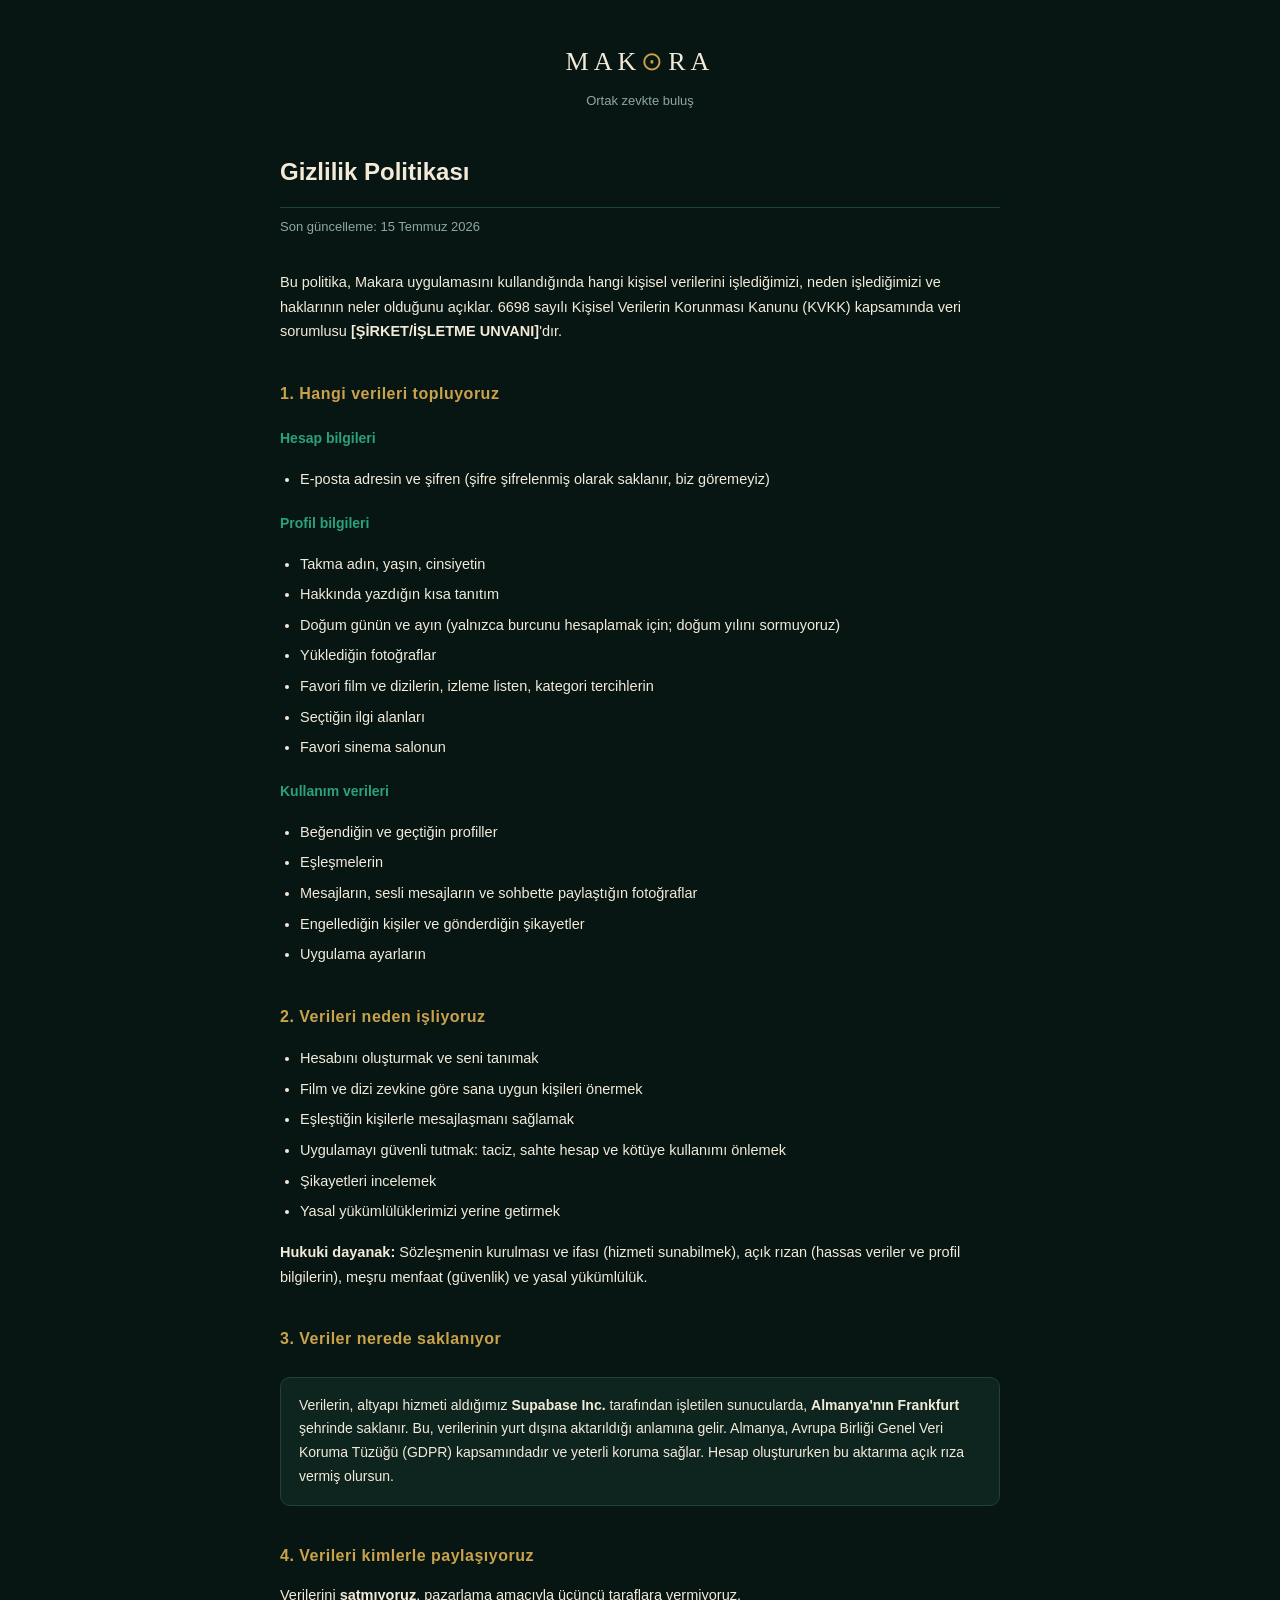
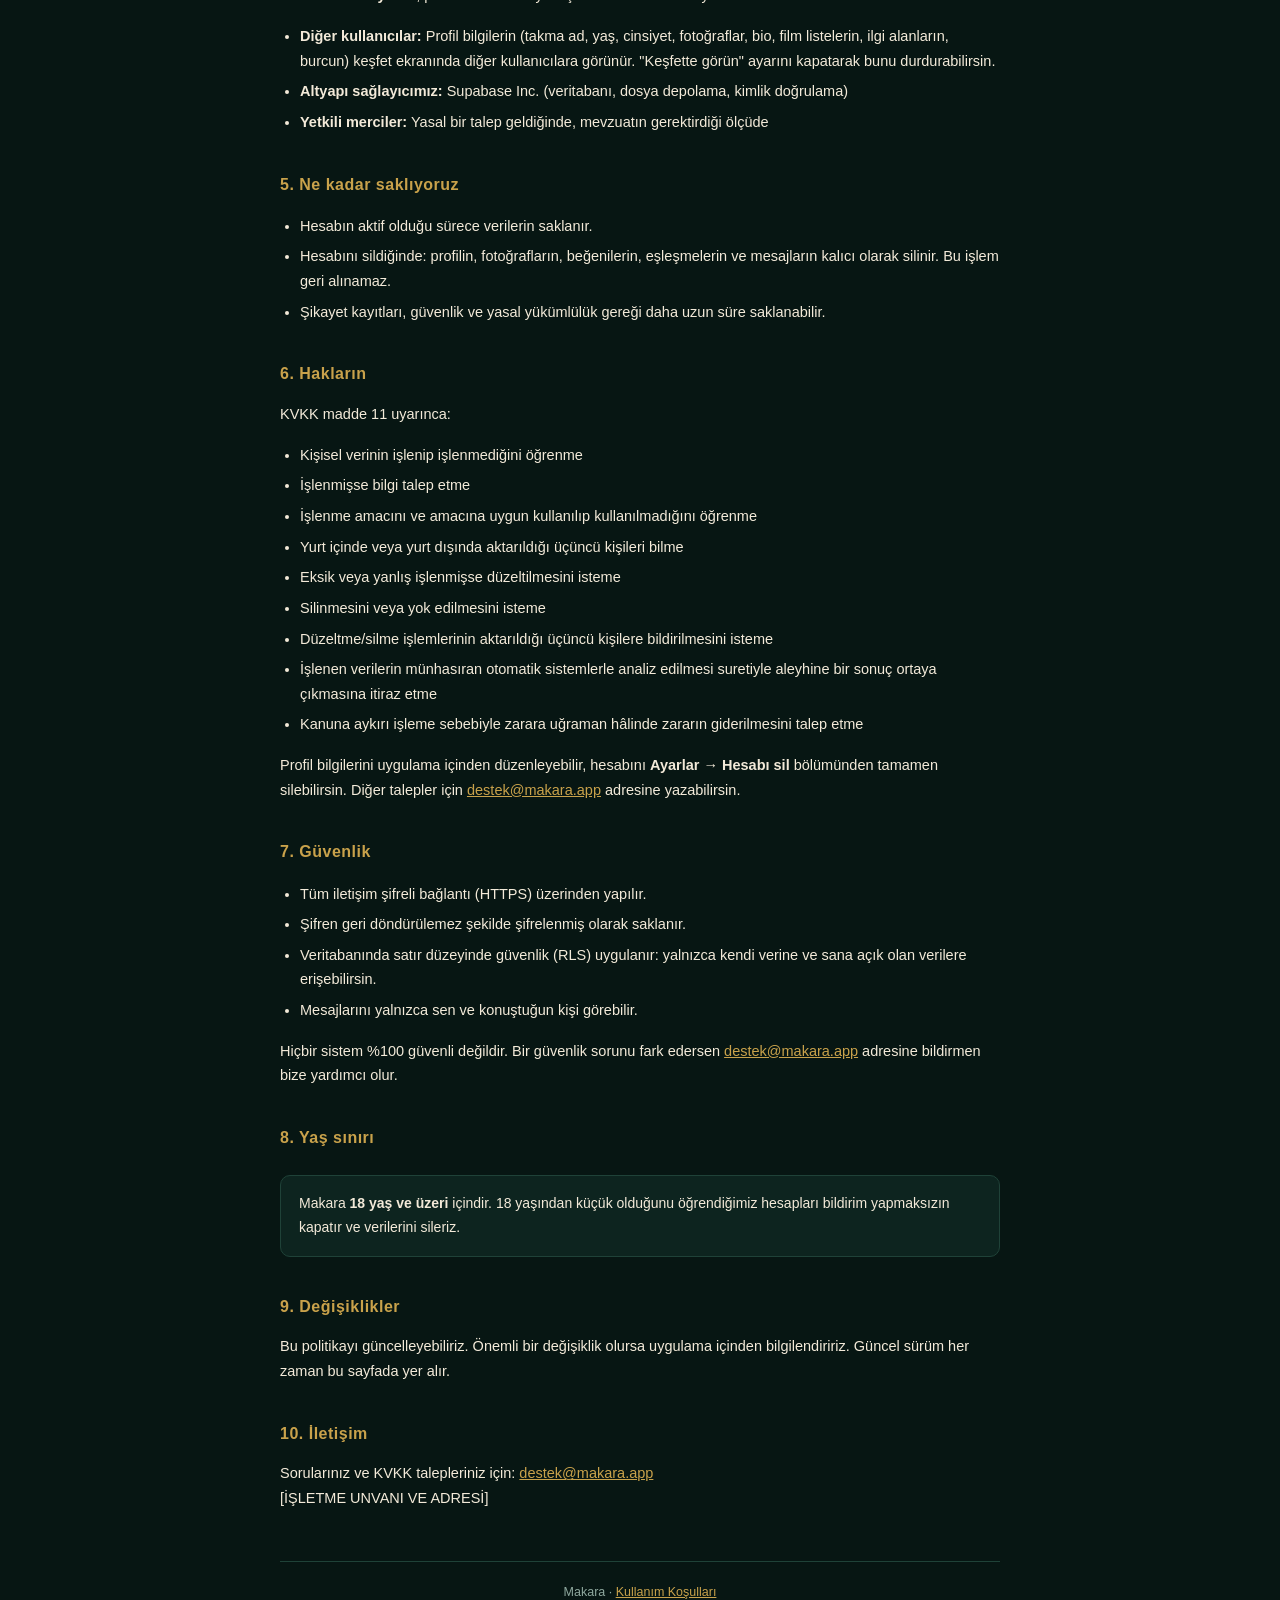
==== privacy.html @ 19b96129 "Add privacy policy page for Makara application This file contains the privacy policy for the Makara " ====
<!DOCTYPE html>
<html lang="tr">
<head>
<meta charset="utf-8">
<meta name="viewport" content="width=device-width, initial-scale=1">
<title>Makara — Gizlilik Politikası</title>
<style>
  :root {
    --bg: #071613;
    --card: #0D241F;
    --border: #1F4238;
    --gold: #C9A24B;
    --emerald: #2AA17E;
    --cream: #F3EAD9;
    --muted: #8FA89E;
  }
  * { box-sizing: border-box; }
  body {
    margin: 0;
    padding: 40px 20px 80px;
    background: var(--bg);
    color: var(--cream);
    font-family: -apple-system, BlinkMacSystemFont, "Segoe UI", Roboto, sans-serif;
    line-height: 1.7;
  }
  .wrap { max-width: 720px; margin: 0 auto; }
  .brand {
    text-align: center;
    font-size: 26px;
    letter-spacing: 5px;
    color: var(--cream);
    margin-bottom: 6px;
    font-family: Georgia, "Times New Roman", serif;
  }
  .brand span { color: var(--gold); }
  .tagline {
    text-align: center;
    color: var(--muted);
    font-size: 13px;
    margin-bottom: 40px;
  }
  h1 {
    font-size: 24px;
    color: var(--cream);
    border-bottom: 1px solid var(--border);
    padding-bottom: 14px;
    margin-bottom: 8px;
  }
  .date { color: var(--muted); font-size: 13px; margin-bottom: 32px; }
  h2 {
    font-size: 16px;
    color: var(--gold);
    margin-top: 36px;
    margin-bottom: 10px;
    letter-spacing: 0.5px;
  }
  h3 {
    font-size: 14px;
    color: var(--emerald);
    margin-top: 20px;
    margin-bottom: 6px;
  }
  p { font-size: 14.5px; color: var(--cream); }
  ul { padding-left: 20px; }
  li { font-size: 14.5px; margin-bottom: 6px; color: var(--cream); }
  a { color: var(--gold); }
  .note {
    background: var(--card);
    border: 1px solid var(--border);
    border-radius: 10px;
    padding: 16px 18px;
    margin: 24px 0;
    font-size: 14px;
  }
  footer {
    margin-top: 50px;
    padding-top: 20px;
    border-top: 1px solid var(--border);
    text-align: center;
    color: var(--muted);
    font-size: 12.5px;
  }
</style>
</head>
<body>
<div class="wrap">

  <div class="brand">MAK<span>⊙</span>RA</div>
  <div class="tagline">Ortak zevkte buluş</div>

  <h1>Gizlilik Politikası</h1>
  <div class="date">Son güncelleme: 15 Temmuz 2026</div>

  <p>Bu politika, Makara uygulamasını kullandığında hangi kişisel verilerini işlediğimizi, neden işlediğimizi ve haklarının neler olduğunu açıklar. 6698 sayılı Kişisel Verilerin Korunması Kanunu (KVKK) kapsamında veri sorumlusu <strong>[ŞİRKET/İŞLETME UNVANI]</strong>'dır.</p>

  <h2>1. Hangi verileri topluyoruz</h2>

  <h3>Hesap bilgileri</h3>
  <ul>
    <li>E-posta adresin ve şifren (şifre şifrelenmiş olarak saklanır, biz göremeyiz)</li>
  </ul>

  <h3>Profil bilgileri</h3>
  <ul>
    <li>Takma adın, yaşın, cinsiyetin</li>
    <li>Hakkında yazdığın kısa tanıtım</li>
    <li>Doğum günün ve ayın (yalnızca burcunu hesaplamak için; doğum yılını sormuyoruz)</li>
    <li>Yüklediğin fotoğraflar</li>
    <li>Favori film ve dizilerin, izleme listen, kategori tercihlerin</li>
    <li>Seçtiğin ilgi alanları</li>
    <li>Favori sinema salonun</li>
  </ul>

  <h3>Kullanım verileri</h3>
  <ul>
    <li>Beğendiğin ve geçtiğin profiller</li>
    <li>Eşleşmelerin</li>
    <li>Mesajların, sesli mesajların ve sohbette paylaştığın fotoğraflar</li>
    <li>Engellediğin kişiler ve gönderdiğin şikayetler</li>
    <li>Uygulama ayarların</li>
  </ul>

  <h2>2. Verileri neden işliyoruz</h2>
  <ul>
    <li>Hesabını oluşturmak ve seni tanımak</li>
    <li>Film ve dizi zevkine göre sana uygun kişileri önermek</li>
    <li>Eşleştiğin kişilerle mesajlaşmanı sağlamak</li>
    <li>Uygulamayı güvenli tutmak: taciz, sahte hesap ve kötüye kullanımı önlemek</li>
    <li>Şikayetleri incelemek</li>
    <li>Yasal yükümlülüklerimizi yerine getirmek</li>
  </ul>
  <p><strong>Hukuki dayanak:</strong> Sözleşmenin kurulması ve ifası (hizmeti sunabilmek), açık rızan (hassas veriler ve profil bilgilerin), meşru menfaat (güvenlik) ve yasal yükümlülük.</p>

  <h2>3. Veriler nerede saklanıyor</h2>
  <div class="note">
    Verilerin, altyapı hizmeti aldığımız <strong>Supabase Inc.</strong> tarafından işletilen sunucularda, <strong>Almanya'nın Frankfurt</strong> şehrinde saklanır. Bu, verilerinin yurt dışına aktarıldığı anlamına gelir. Almanya, Avrupa Birliği Genel Veri Koruma Tüzüğü (GDPR) kapsamındadır ve yeterli koruma sağlar. Hesap oluştururken bu aktarıma açık rıza vermiş olursun.
  </div>

  <h2>4. Verileri kimlerle paylaşıyoruz</h2>
  <p>Verilerini <strong>satmıyoruz</strong>, pazarlama amacıyla üçüncü taraflara vermiyoruz.</p>
  <ul>
    <li><strong>Diğer kullanıcılar:</strong> Profil bilgilerin (takma ad, yaş, cinsiyet, fotoğraflar, bio, film listelerin, ilgi alanların, burcun) keşfet ekranında diğer kullanıcılara görünür. "Keşfette görün" ayarını kapatarak bunu durdurabilirsin.</li>
    <li><strong>Altyapı sağlayıcımız:</strong> Supabase Inc. (veritabanı, dosya depolama, kimlik doğrulama)</li>
    <li><strong>Yetkili merciler:</strong> Yasal bir talep geldiğinde, mevzuatın gerektirdiği ölçüde</li>
  </ul>

  <h2>5. Ne kadar saklıyoruz</h2>
  <ul>
    <li>Hesabın aktif olduğu sürece verilerin saklanır.</li>
    <li>Hesabını sildiğinde: profilin, fotoğrafların, beğenilerin, eşleşmelerin ve mesajların kalıcı olarak silinir. Bu işlem geri alınamaz.</li>
    <li>Şikayet kayıtları, güvenlik ve yasal yükümlülük gereği daha uzun süre saklanabilir.</li>
  </ul>

  <h2>6. Hakların</h2>
  <p>KVKK madde 11 uyarınca:</p>
  <ul>
    <li>Kişisel verinin işlenip işlenmediğini öğrenme</li>
    <li>İşlenmişse bilgi talep etme</li>
    <li>İşlenme amacını ve amacına uygun kullanılıp kullanılmadığını öğrenme</li>
    <li>Yurt içinde veya yurt dışında aktarıldığı üçüncü kişileri bilme</li>
    <li>Eksik veya yanlış işlenmişse düzeltilmesini isteme</li>
    <li>Silinmesini veya yok edilmesini isteme</li>
    <li>Düzeltme/silme işlemlerinin aktarıldığı üçüncü kişilere bildirilmesini isteme</li>
    <li>İşlenen verilerin münhasıran otomatik sistemlerle analiz edilmesi suretiyle aleyhine bir sonuç ortaya çıkmasına itiraz etme</li>
    <li>Kanuna aykırı işleme sebebiyle zarara uğraman hâlinde zararın giderilmesini talep etme</li>
  </ul>
  <p>Profil bilgilerini uygulama içinden düzenleyebilir, hesabını <strong>Ayarlar → Hesabı sil</strong> bölümünden tamamen silebilirsin. Diğer talepler için <a href="mailto:destek@makara.app">destek@makara.app</a> adresine yazabilirsin.</p>

  <h2>7. Güvenlik</h2>
  <ul>
    <li>Tüm iletişim şifreli bağlantı (HTTPS) üzerinden yapılır.</li>
    <li>Şifren geri döndürülemez şekilde şifrelenmiş olarak saklanır.</li>
    <li>Veritabanında satır düzeyinde güvenlik (RLS) uygulanır: yalnızca kendi verine ve sana açık olan verilere erişebilirsin.</li>
    <li>Mesajlarını yalnızca sen ve konuştuğun kişi görebilir.</li>
  </ul>
  <p>Hiçbir sistem %100 güvenli değildir. Bir güvenlik sorunu fark edersen <a href="mailto:destek@makara.app">destek@makara.app</a> adresine bildirmen bize yardımcı olur.</p>

  <h2>8. Yaş sınırı</h2>
  <div class="note">
    Makara <strong>18 yaş ve üzeri</strong> içindir. 18 yaşından küçük olduğunu öğrendiğimiz hesapları bildirim yapmaksızın kapatır ve verilerini sileriz.
  </div>

  <h2>9. Değişiklikler</h2>
  <p>Bu politikayı güncelleyebiliriz. Önemli bir değişiklik olursa uygulama içinden bilgilendiririz. Güncel sürüm her zaman bu sayfada yer alır.</p>

  <h2>10. İletişim</h2>
  <p>Sorularınız ve KVKK talepleriniz için: <a href="mailto:destek@makara.app">destek@makara.app</a><br>
  [İŞLETME UNVANI VE ADRESİ]</p>

  <footer>
    Makara · <a href="terms.html">Kullanım Koşulları</a>
  </footer>

</div>
</body>
</html>
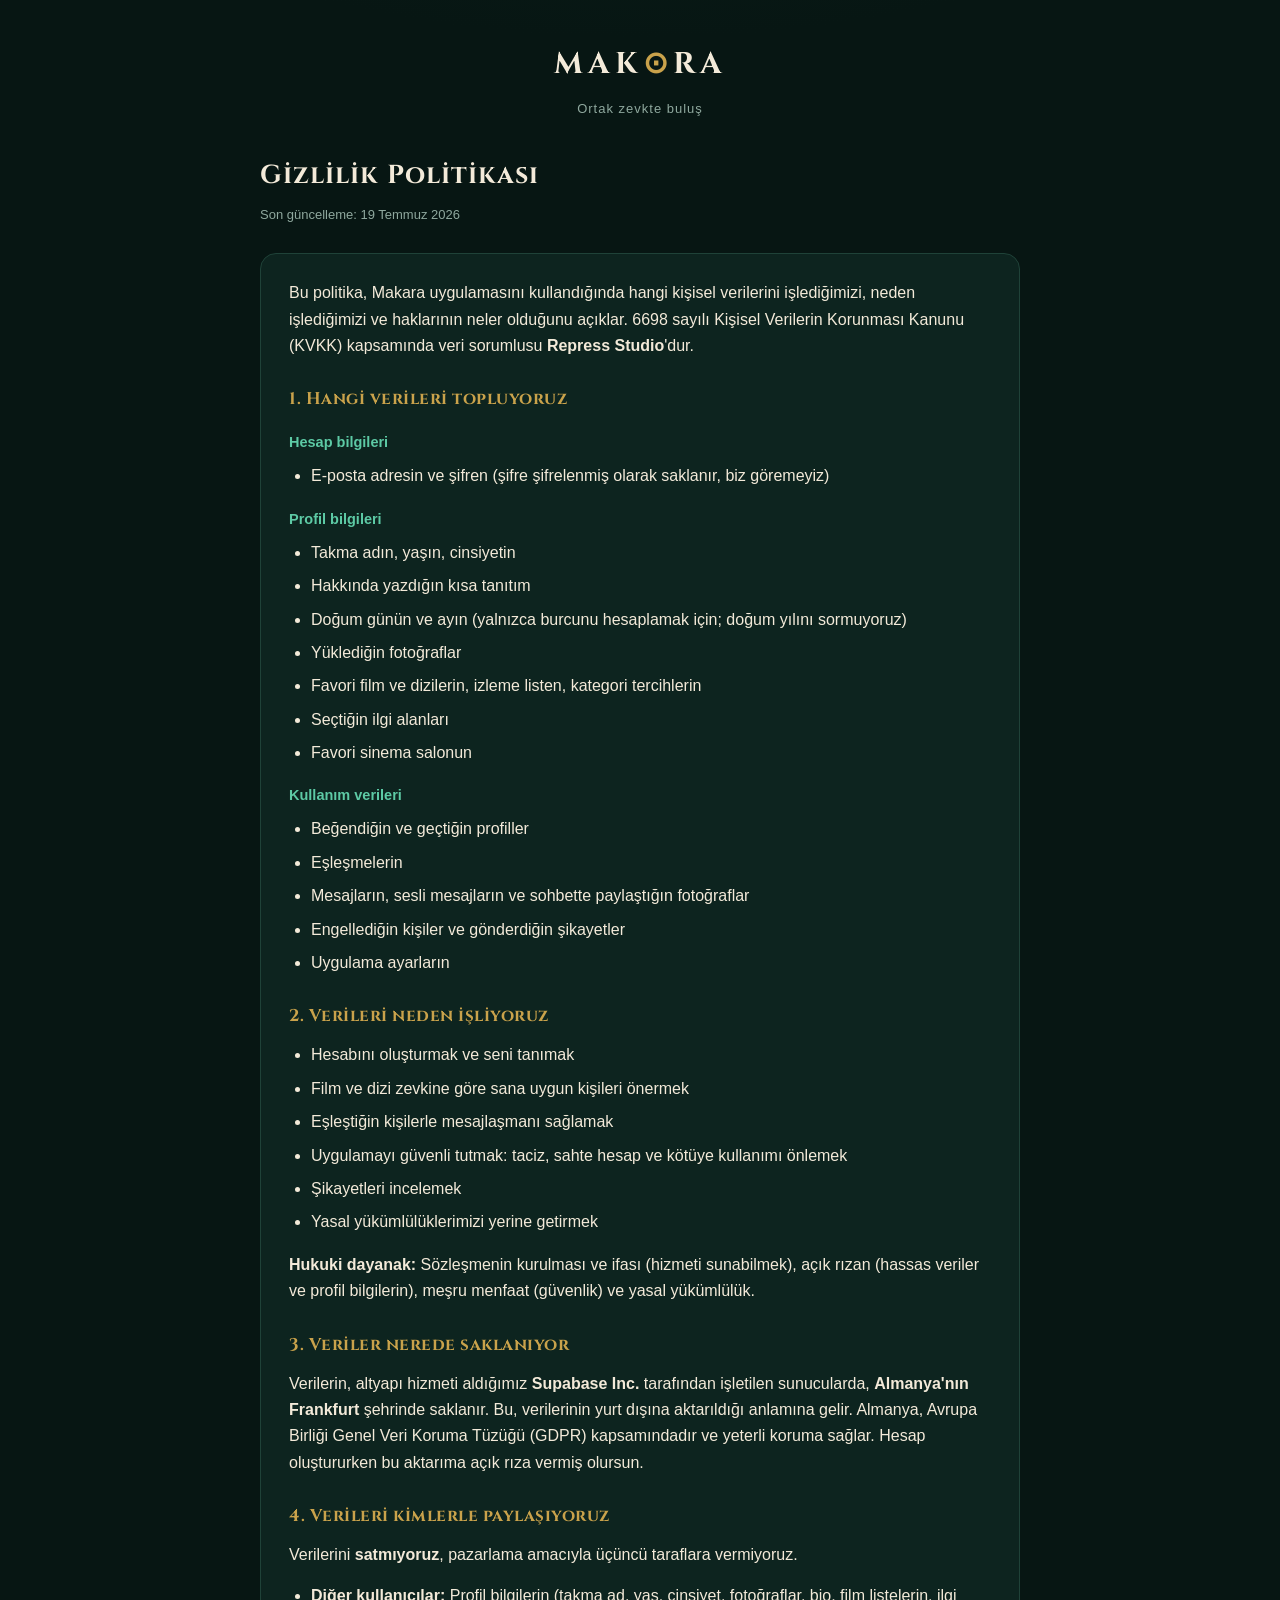
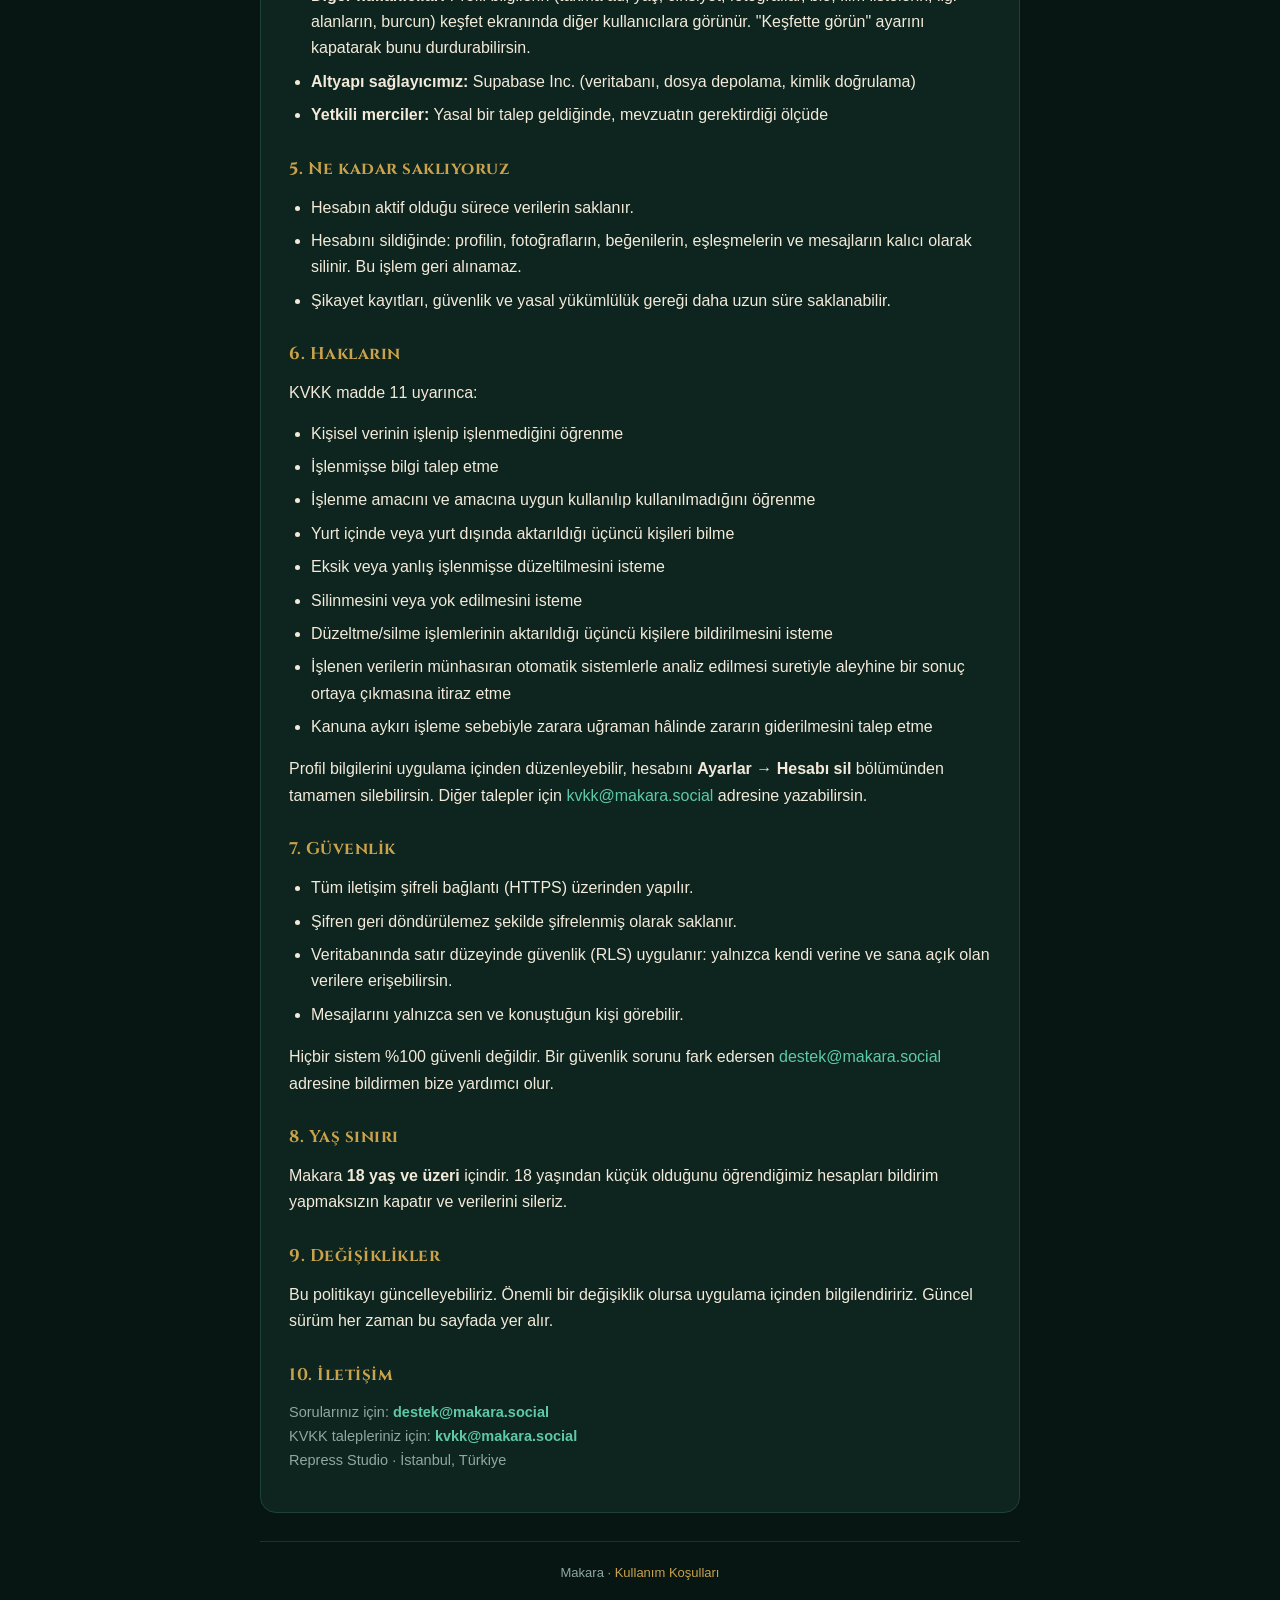
==== commit d88fc312: "Yasal sayfalar guncellendi: Repress Studio, makara.social mailleri, index eklendi" ====
--- a/privacy.html
+++ b/privacy.html
@@ -1,196 +1,152 @@
 <!DOCTYPE html>
 <html lang="tr">
 <head>
-<meta charset="utf-8">
+<meta charset="UTF-8">
 <meta name="viewport" content="width=device-width, initial-scale=1">
 <title>Makara — Gizlilik Politikası</title>
-<style>
-  :root {
-    --bg: #071613;
-    --card: #0D241F;
-    --border: #1F4238;
-    --gold: #C9A24B;
-    --emerald: #2AA17E;
-    --cream: #F3EAD9;
-    --muted: #8FA89E;
-  }
-  * { box-sizing: border-box; }
-  body {
-    margin: 0;
-    padding: 40px 20px 80px;
-    background: var(--bg);
-    color: var(--cream);
-    font-family: -apple-system, BlinkMacSystemFont, "Segoe UI", Roboto, sans-serif;
-    line-height: 1.7;
-  }
-  .wrap { max-width: 720px; margin: 0 auto; }
-  .brand {
-    text-align: center;
-    font-size: 26px;
-    letter-spacing: 5px;
-    color: var(--cream);
-    margin-bottom: 6px;
-    font-family: Georgia, "Times New Roman", serif;
-  }
-  .brand span { color: var(--gold); }
-  .tagline {
-    text-align: center;
-    color: var(--muted);
-    font-size: 13px;
-    margin-bottom: 40px;
-  }
-  h1 {
-    font-size: 24px;
-    color: var(--cream);
-    border-bottom: 1px solid var(--border);
-    padding-bottom: 14px;
-    margin-bottom: 8px;
-  }
-  .date { color: var(--muted); font-size: 13px; margin-bottom: 32px; }
-  h2 {
-    font-size: 16px;
-    color: var(--gold);
-    margin-top: 36px;
-    margin-bottom: 10px;
-    letter-spacing: 0.5px;
-  }
-  h3 {
-    font-size: 14px;
-    color: var(--emerald);
-    margin-top: 20px;
-    margin-bottom: 6px;
-  }
-  p { font-size: 14.5px; color: var(--cream); }
-  ul { padding-left: 20px; }
-  li { font-size: 14.5px; margin-bottom: 6px; color: var(--cream); }
-  a { color: var(--gold); }
-  .note {
-    background: var(--card);
-    border: 1px solid var(--border);
-    border-radius: 10px;
-    padding: 16px 18px;
-    margin: 24px 0;
-    font-size: 14px;
-  }
-  footer {
-    margin-top: 50px;
-    padding-top: 20px;
-    border-top: 1px solid var(--border);
-    text-align: center;
-    color: var(--muted);
-    font-size: 12.5px;
-  }
-</style>
+<link rel="preconnect" href="https://fonts.googleapis.com">
+<link href="https://fonts.googleapis.com/css2?family=Cinzel:wght@400;700&display=swap" rel="stylesheet">
+<link rel="stylesheet" href="style.css">
 </head>
 <body>
 <div class="wrap">
-
-  <div class="brand">MAK<span>⊙</span>RA</div>
+  <div class="brand">
+    <div class="wordmark">MAK<span class="o">⊙</span>RA</div>
+  </div>
   <div class="tagline">Ortak zevkte buluş</div>
 
   <h1>Gizlilik Politikası</h1>
-  <div class="date">Son güncelleme: 15 Temmuz 2026</div>
+  <div class="updated">Son güncelleme: 19 Temmuz 2026</div>
 
-  <p>Bu politika, Makara uygulamasını kullandığında hangi kişisel verilerini işlediğimizi, neden işlediğimizi ve haklarının neler olduğunu açıklar. 6698 sayılı Kişisel Verilerin Korunması Kanunu (KVKK) kapsamında veri sorumlusu <strong>[ŞİRKET/İŞLETME UNVANI]</strong>'dır.</p>
+  <div class="card">
+    <p>Bu politika, Makara uygulamasını kullandığında hangi kişisel verilerini
+    işlediğimizi, neden işlediğimizi ve haklarının neler olduğunu açıklar.
+    6698 sayılı Kişisel Verilerin Korunması Kanunu (KVKK) kapsamında veri
+    sorumlusu <strong>Repress Studio</strong>'dur.</p>
 
-  <h2>1. Hangi verileri topluyoruz</h2>
+    <h2>1. Hangi verileri topluyoruz</h2>
 
-  <h3>Hesap bilgileri</h3>
-  <ul>
-    <li>E-posta adresin ve şifren (şifre şifrelenmiş olarak saklanır, biz göremeyiz)</li>
-  </ul>
+    <h3>Hesap bilgileri</h3>
+    <ul>
+      <li>E-posta adresin ve şifren (şifre şifrelenmiş olarak saklanır, biz göremeyiz)</li>
+    </ul>
 
-  <h3>Profil bilgileri</h3>
-  <ul>
-    <li>Takma adın, yaşın, cinsiyetin</li>
-    <li>Hakkında yazdığın kısa tanıtım</li>
-    <li>Doğum günün ve ayın (yalnızca burcunu hesaplamak için; doğum yılını sormuyoruz)</li>
-    <li>Yüklediğin fotoğraflar</li>
-    <li>Favori film ve dizilerin, izleme listen, kategori tercihlerin</li>
-    <li>Seçtiğin ilgi alanları</li>
-    <li>Favori sinema salonun</li>
-  </ul>
+    <h3>Profil bilgileri</h3>
+    <ul>
+      <li>Takma adın, yaşın, cinsiyetin</li>
+      <li>Hakkında yazdığın kısa tanıtım</li>
+      <li>Doğum günün ve ayın (yalnızca burcunu hesaplamak için; doğum yılını sormuyoruz)</li>
+      <li>Yüklediğin fotoğraflar</li>
+      <li>Favori film ve dizilerin, izleme listen, kategori tercihlerin</li>
+      <li>Seçtiğin ilgi alanları</li>
+      <li>Favori sinema salonun</li>
+    </ul>
 
-  <h3>Kullanım verileri</h3>
-  <ul>
-    <li>Beğendiğin ve geçtiğin profiller</li>
-    <li>Eşleşmelerin</li>
-    <li>Mesajların, sesli mesajların ve sohbette paylaştığın fotoğraflar</li>
-    <li>Engellediğin kişiler ve gönderdiğin şikayetler</li>
-    <li>Uygulama ayarların</li>
-  </ul>
+    <h3>Kullanım verileri</h3>
+    <ul>
+      <li>Beğendiğin ve geçtiğin profiller</li>
+      <li>Eşleşmelerin</li>
+      <li>Mesajların, sesli mesajların ve sohbette paylaştığın fotoğraflar</li>
+      <li>Engellediğin kişiler ve gönderdiğin şikayetler</li>
+      <li>Uygulama ayarların</li>
+    </ul>
 
-  <h2>2. Verileri neden işliyoruz</h2>
-  <ul>
-    <li>Hesabını oluşturmak ve seni tanımak</li>
-    <li>Film ve dizi zevkine göre sana uygun kişileri önermek</li>
-    <li>Eşleştiğin kişilerle mesajlaşmanı sağlamak</li>
-    <li>Uygulamayı güvenli tutmak: taciz, sahte hesap ve kötüye kullanımı önlemek</li>
-    <li>Şikayetleri incelemek</li>
-    <li>Yasal yükümlülüklerimizi yerine getirmek</li>
-  </ul>
-  <p><strong>Hukuki dayanak:</strong> Sözleşmenin kurulması ve ifası (hizmeti sunabilmek), açık rızan (hassas veriler ve profil bilgilerin), meşru menfaat (güvenlik) ve yasal yükümlülük.</p>
+    <h2>2. Verileri neden işliyoruz</h2>
+    <ul>
+      <li>Hesabını oluşturmak ve seni tanımak</li>
+      <li>Film ve dizi zevkine göre sana uygun kişileri önermek</li>
+      <li>Eşleştiğin kişilerle mesajlaşmanı sağlamak</li>
+      <li>Uygulamayı güvenli tutmak: taciz, sahte hesap ve kötüye kullanımı önlemek</li>
+      <li>Şikayetleri incelemek</li>
+      <li>Yasal yükümlülüklerimizi yerine getirmek</li>
+    </ul>
+    <p><strong>Hukuki dayanak:</strong> Sözleşmenin kurulması ve ifası (hizmeti
+    sunabilmek), açık rızan (hassas veriler ve profil bilgilerin), meşru menfaat
+    (güvenlik) ve yasal yükümlülük.</p>
 
-  <h2>3. Veriler nerede saklanıyor</h2>
-  <div class="note">
-    Verilerin, altyapı hizmeti aldığımız <strong>Supabase Inc.</strong> tarafından işletilen sunucularda, <strong>Almanya'nın Frankfurt</strong> şehrinde saklanır. Bu, verilerinin yurt dışına aktarıldığı anlamına gelir. Almanya, Avrupa Birliği Genel Veri Koruma Tüzüğü (GDPR) kapsamındadır ve yeterli koruma sağlar. Hesap oluştururken bu aktarıma açık rıza vermiş olursun.
+    <h2>3. Veriler nerede saklanıyor</h2>
+    <p>Verilerin, altyapı hizmeti aldığımız <strong>Supabase Inc.</strong>
+    tarafından işletilen sunucularda, <strong>Almanya'nın Frankfurt</strong>
+    şehrinde saklanır. Bu, verilerinin yurt dışına aktarıldığı anlamına gelir.
+    Almanya, Avrupa Birliği Genel Veri Koruma Tüzüğü (GDPR) kapsamındadır ve
+    yeterli koruma sağlar. Hesap oluştururken bu aktarıma açık rıza vermiş
+    olursun.</p>
+
+    <h2>4. Verileri kimlerle paylaşıyoruz</h2>
+    <p>Verilerini <strong>satmıyoruz</strong>, pazarlama amacıyla üçüncü
+    taraflara vermiyoruz.</p>
+    <ul>
+      <li><strong>Diğer kullanıcılar:</strong> Profil bilgilerin (takma ad, yaş,
+      cinsiyet, fotoğraflar, bio, film listelerin, ilgi alanların, burcun)
+      keşfet ekranında diğer kullanıcılara görünür. "Keşfette görün" ayarını
+      kapatarak bunu durdurabilirsin.</li>
+      <li><strong>Altyapı sağlayıcımız:</strong> Supabase Inc. (veritabanı, dosya
+      depolama, kimlik doğrulama)</li>
+      <li><strong>Yetkili merciler:</strong> Yasal bir talep geldiğinde,
+      mevzuatın gerektirdiği ölçüde</li>
+    </ul>
+
+    <h2>5. Ne kadar saklıyoruz</h2>
+    <ul>
+      <li>Hesabın aktif olduğu sürece verilerin saklanır.</li>
+      <li>Hesabını sildiğinde: profilin, fotoğrafların, beğenilerin,
+      eşleşmelerin ve mesajların kalıcı olarak silinir. Bu işlem geri alınamaz.</li>
+      <li>Şikayet kayıtları, güvenlik ve yasal yükümlülük gereği daha uzun süre
+      saklanabilir.</li>
+    </ul>
+
+    <h2>6. Hakların</h2>
+    <p>KVKK madde 11 uyarınca:</p>
+    <ul>
+      <li>Kişisel verinin işlenip işlenmediğini öğrenme</li>
+      <li>İşlenmişse bilgi talep etme</li>
+      <li>İşlenme amacını ve amacına uygun kullanılıp kullanılmadığını öğrenme</li>
+      <li>Yurt içinde veya yurt dışında aktarıldığı üçüncü kişileri bilme</li>
+      <li>Eksik veya yanlış işlenmişse düzeltilmesini isteme</li>
+      <li>Silinmesini veya yok edilmesini isteme</li>
+      <li>Düzeltme/silme işlemlerinin aktarıldığı üçüncü kişilere bildirilmesini isteme</li>
+      <li>İşlenen verilerin münhasıran otomatik sistemlerle analiz edilmesi
+      suretiyle aleyhine bir sonuç ortaya çıkmasına itiraz etme</li>
+      <li>Kanuna aykırı işleme sebebiyle zarara uğraman hâlinde zararın
+      giderilmesini talep etme</li>
+    </ul>
+    <p>Profil bilgilerini uygulama içinden düzenleyebilir, hesabını
+    <strong>Ayarlar → Hesabı sil</strong> bölümünden tamamen silebilirsin.
+    Diğer talepler için <a href="mailto:kvkk@makara.social">kvkk@makara.social</a>
+    adresine yazabilirsin.</p>
+
+    <h2>7. Güvenlik</h2>
+    <ul>
+      <li>Tüm iletişim şifreli bağlantı (HTTPS) üzerinden yapılır.</li>
+      <li>Şifren geri döndürülemez şekilde şifrelenmiş olarak saklanır.</li>
+      <li>Veritabanında satır düzeyinde güvenlik (RLS) uygulanır: yalnızca kendi
+      verine ve sana açık olan verilere erişebilirsin.</li>
+      <li>Mesajlarını yalnızca sen ve konuştuğun kişi görebilir.</li>
+    </ul>
+    <p>Hiçbir sistem %100 güvenli değildir. Bir güvenlik sorunu fark edersen
+    <a href="mailto:destek@makara.social">destek@makara.social</a> adresine
+    bildirmen bize yardımcı olur.</p>
+
+    <h2>8. Yaş sınırı</h2>
+    <p>Makara <strong>18 yaş ve üzeri</strong> içindir. 18 yaşından küçük
+    olduğunu öğrendiğimiz hesapları bildirim yapmaksızın kapatır ve verilerini
+    sileriz.</p>
+
+    <h2>9. Değişiklikler</h2>
+    <p>Bu politikayı güncelleyebiliriz. Önemli bir değişiklik olursa uygulama
+    içinden bilgilendiririz. Güncel sürüm her zaman bu sayfada yer alır.</p>
+
+    <h2>10. İletişim</h2>
+    <p class="contact">Sorularınız için:
+    <a href="mailto:destek@makara.social">destek@makara.social</a><br>
+    KVKK talepleriniz için:
+    <a href="mailto:kvkk@makara.social">kvkk@makara.social</a><br>
+    Repress Studio · İstanbul, Türkiye</p>
   </div>
-
-  <h2>4. Verileri kimlerle paylaşıyoruz</h2>
-  <p>Verilerini <strong>satmıyoruz</strong>, pazarlama amacıyla üçüncü taraflara vermiyoruz.</p>
-  <ul>
-    <li><strong>Diğer kullanıcılar:</strong> Profil bilgilerin (takma ad, yaş, cinsiyet, fotoğraflar, bio, film listelerin, ilgi alanların, burcun) keşfet ekranında diğer kullanıcılara görünür. "Keşfette görün" ayarını kapatarak bunu durdurabilirsin.</li>
-    <li><strong>Altyapı sağlayıcımız:</strong> Supabase Inc. (veritabanı, dosya depolama, kimlik doğrulama)</li>
-    <li><strong>Yetkili merciler:</strong> Yasal bir talep geldiğinde, mevzuatın gerektirdiği ölçüde</li>
-  </ul>
-
-  <h2>5. Ne kadar saklıyoruz</h2>
-  <ul>
-    <li>Hesabın aktif olduğu sürece verilerin saklanır.</li>
-    <li>Hesabını sildiğinde: profilin, fotoğrafların, beğenilerin, eşleşmelerin ve mesajların kalıcı olarak silinir. Bu işlem geri alınamaz.</li>
-    <li>Şikayet kayıtları, güvenlik ve yasal yükümlülük gereği daha uzun süre saklanabilir.</li>
-  </ul>
-
-  <h2>6. Hakların</h2>
-  <p>KVKK madde 11 uyarınca:</p>
-  <ul>
-    <li>Kişisel verinin işlenip işlenmediğini öğrenme</li>
-    <li>İşlenmişse bilgi talep etme</li>
-    <li>İşlenme amacını ve amacına uygun kullanılıp kullanılmadığını öğrenme</li>
-    <li>Yurt içinde veya yurt dışında aktarıldığı üçüncü kişileri bilme</li>
-    <li>Eksik veya yanlış işlenmişse düzeltilmesini isteme</li>
-    <li>Silinmesini veya yok edilmesini isteme</li>
-    <li>Düzeltme/silme işlemlerinin aktarıldığı üçüncü kişilere bildirilmesini isteme</li>
-    <li>İşlenen verilerin münhasıran otomatik sistemlerle analiz edilmesi suretiyle aleyhine bir sonuç ortaya çıkmasına itiraz etme</li>
-    <li>Kanuna aykırı işleme sebebiyle zarara uğraman hâlinde zararın giderilmesini talep etme</li>
-  </ul>
-  <p>Profil bilgilerini uygulama içinden düzenleyebilir, hesabını <strong>Ayarlar → Hesabı sil</strong> bölümünden tamamen silebilirsin. Diğer talepler için <a href="mailto:destek@makara.app">destek@makara.app</a> adresine yazabilirsin.</p>
-
-  <h2>7. Güvenlik</h2>
-  <ul>
-    <li>Tüm iletişim şifreli bağlantı (HTTPS) üzerinden yapılır.</li>
-    <li>Şifren geri döndürülemez şekilde şifrelenmiş olarak saklanır.</li>
-    <li>Veritabanında satır düzeyinde güvenlik (RLS) uygulanır: yalnızca kendi verine ve sana açık olan verilere erişebilirsin.</li>
-    <li>Mesajlarını yalnızca sen ve konuştuğun kişi görebilir.</li>
-  </ul>
-  <p>Hiçbir sistem %100 güvenli değildir. Bir güvenlik sorunu fark edersen <a href="mailto:destek@makara.app">destek@makara.app</a> adresine bildirmen bize yardımcı olur.</p>
-
-  <h2>8. Yaş sınırı</h2>
-  <div class="note">
-    Makara <strong>18 yaş ve üzeri</strong> içindir. 18 yaşından küçük olduğunu öğrendiğimiz hesapları bildirim yapmaksızın kapatır ve verilerini sileriz.
-  </div>
-
-  <h2>9. Değişiklikler</h2>
-  <p>Bu politikayı güncelleyebiliriz. Önemli bir değişiklik olursa uygulama içinden bilgilendiririz. Güncel sürüm her zaman bu sayfada yer alır.</p>
-
-  <h2>10. İletişim</h2>
-  <p>Sorularınız ve KVKK talepleriniz için: <a href="mailto:destek@makara.app">destek@makara.app</a><br>
-  [İŞLETME UNVANI VE ADRESİ]</p>
 
   <footer>
     Makara · <a href="terms.html">Kullanım Koşulları</a>
   </footer>
-
 </div>
 </body>
 </html>
--- a/style.css
+++ b/style.css
@@ -0,0 +1,47 @@
+/* MAKARA — yasal sayfalar ortak stil */
+:root{
+  --bg:#071613; --card:#0D241F; --cardAlt:#0A1C18; --border:#1F4238;
+  --borderSoft:#17362F; --emerald:#2AA17E; --emeraldBright:#5DCAA5;
+  --gold:#C9A24B; --goldDim:#8FA89E; --cream:#F3EAD9;
+}
+*{box-sizing:border-box;margin:0;padding:0}
+html{scroll-behavior:smooth}
+body{
+  background:radial-gradient(1200px 600px at 50% -10%, #0b211c 0%, var(--bg) 60%);
+  color:var(--cream);
+  font-family:-apple-system,BlinkMacSystemFont,"Segoe UI",Roboto,sans-serif;
+  line-height:1.65; padding:40px 18px; min-height:100vh;
+  -webkit-font-smoothing:antialiased;
+}
+.wrap{max-width:760px;margin:0 auto}
+.brand{text-align:center;margin-bottom:8px}
+.wordmark{
+  font-family:'Cinzel',Georgia,serif;font-weight:700;font-size:30px;
+  letter-spacing:5px;color:var(--cream)
+}
+.wordmark .o{color:var(--gold)}
+.tagline{text-align:center;color:var(--goldDim);font-size:13px;
+  letter-spacing:1px;margin-bottom:36px}
+h1{font-family:'Cinzel',Georgia,serif;font-size:26px;letter-spacing:1px;
+  color:var(--cream);margin-bottom:6px;font-weight:700}
+.updated{color:var(--goldDim);font-size:13px;margin-bottom:28px}
+.card{background:var(--card);border:1px solid var(--border);border-radius:16px;
+  padding:26px 28px;margin-bottom:20px}
+h2{font-family:'Cinzel',Georgia,serif;font-size:17px;letter-spacing:.5px;
+  color:var(--gold);margin:26px 0 12px;font-weight:700}
+h2:first-child{margin-top:0}
+h3{font-size:14.5px;color:var(--emeraldBright);margin:18px 0 8px;font-weight:600}
+p{margin-bottom:14px;color:var(--cream)}
+ul{margin:0 0 16px 0;padding-left:22px}
+li{margin-bottom:7px;color:var(--cream)}
+strong{color:var(--cream);font-weight:600}
+a{color:var(--emeraldBright);text-decoration:none}
+a:hover{text-decoration:underline}
+.legal-note{background:var(--cardAlt);border:1px solid var(--borderSoft);
+  border-radius:12px;padding:14px 16px;margin:16px 0;font-size:14px;
+  color:var(--goldDim)}
+.contact{color:var(--goldDim);font-size:14.5px}
+.contact a{font-weight:600}
+footer{text-align:center;color:var(--goldDim);font-size:13px;
+  margin-top:28px;padding-top:20px;border-top:1px solid var(--borderSoft)}
+footer a{color:var(--gold)}
